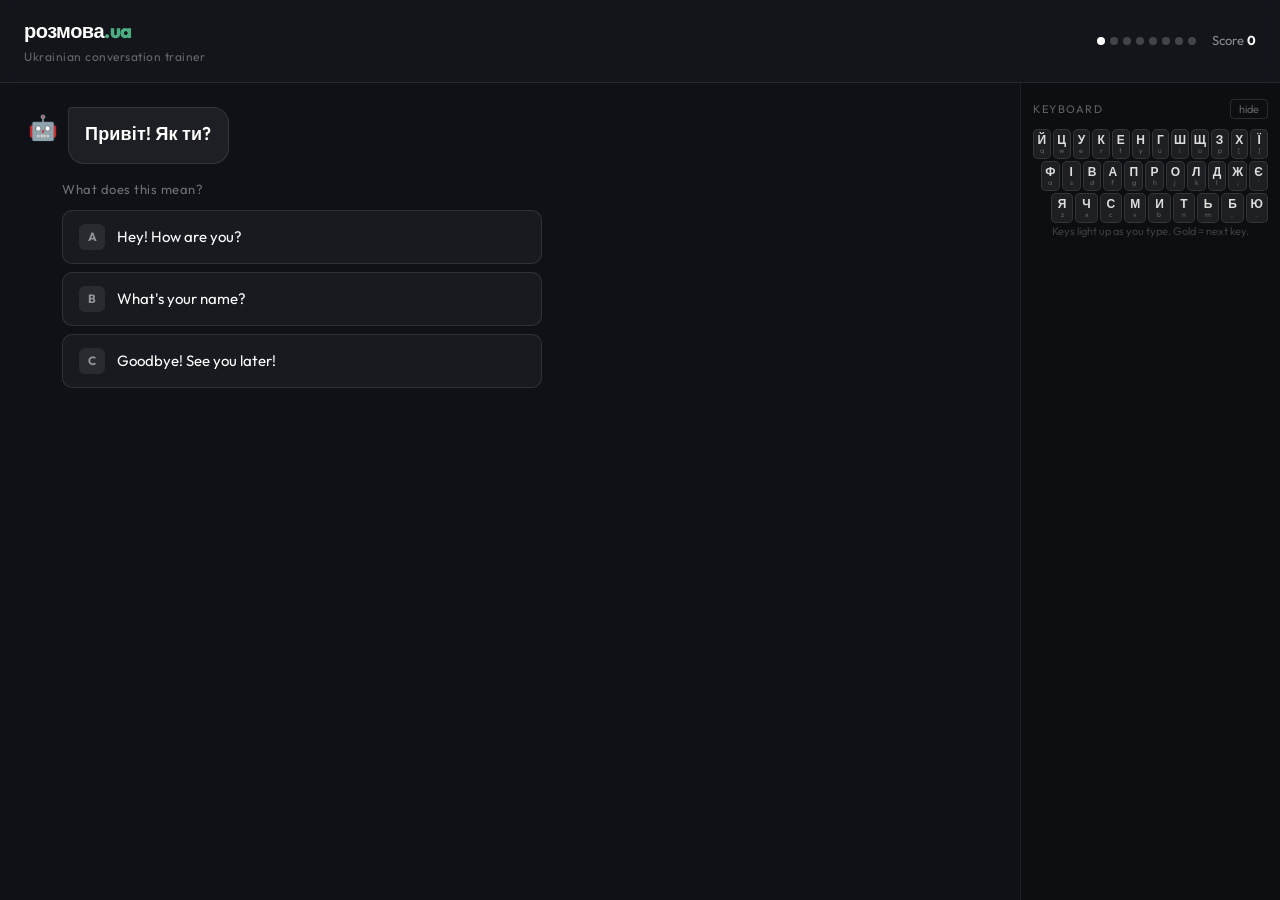
==== ua-trainer/ua-trainer/index.html @ 44168321 "Add files via upload" ====
<!DOCTYPE html>
<html lang="en">
<head>
  <meta charset="UTF-8" />
  <meta name="viewport" content="width=device-width, initial-scale=1.0" />
  <title>розмова.ua — Ukrainian Conversation Trainer</title>
  <link rel="stylesheet" href="style.css" />
  <link rel="preconnect" href="https://fonts.googleapis.com" />
  <link href="https://fonts.googleapis.com/css2?family=Outfit:wght@400;500;600;700;800&display=swap" rel="stylesheet" />
</head>
<body>

  <!-- ── HEADER ─────────────────────────────────────────── -->
  <header id="app-header">
    <div class="header-left">
      <div class="logo">розмова<span class="logo-accent">.ua</span></div>
      <div class="header-sub">Ukrainian conversation trainer</div>
    </div>
    <div class="header-right">
      <div id="progress-dots" class="progress-dots"></div>
      <div class="score-label">Score <strong id="score-val">0</strong></div>
    </div>
  </header>

  <!-- ── BODY ───────────────────────────────────────────── -->
  <div class="app-body">

    <!-- Chat area -->
    <div id="chat-area" class="chat-area">
      <!-- messages injected by JS -->
      <div id="chat-end"></div>
    </div>

    <!-- Keyboard sidebar -->
    <aside class="kb-sidebar">
      <div class="kb-header">
        <span class="kb-title">Keyboard</span>
        <button id="kb-toggle" class="toggle-btn">hide</button>
      </div>
      <div id="kb-body">
        <div id="kb-layout" class="kb-layout"></div>
        <div id="active-key-info" class="active-key-info" style="display:none;">
          <span id="active-en" class="active-key-en"></span>
          <span class="active-key-arrow">→</span>
          <span id="active-ua" class="active-key-ua"></span>
        </div>
        <div class="kb-note">Keys light up as you type. Gold&nbsp;=&nbsp;next key.</div>
      </div>
    </aside>
  </div>

  <!-- ── DONE SCREEN ────────────────────────────────────── -->
  <div id="done-screen" class="done-screen" style="display:none;">
    <div class="done-emoji">🇺🇦</div>
    <div class="done-title">Розмова закінчена!</div>
    <div class="done-sub">Conversation complete</div>
    <div id="done-score" class="done-score"></div>
    <button id="restart-btn" class="restart-btn">Start over →</button>
  </div>

  <script src="data.js"></script>
  <script src="keyboard.js"></script>
  <script src="app.js"></script>
</body>
</html>
---- ua-trainer/ua-trainer/style.css ----
/* ── Reset & Base ───────────────────────────────────── */
*, *::before, *::after { box-sizing: border-box; margin: 0; padding: 0; }

html, body {
  height: 100%;
  background: #0f1117;
  color: #fff;
  font-family: 'Outfit', 'Segoe UI', sans-serif;
  font-size: 16px;
  line-height: 1.5;
}

::-webkit-scrollbar { width: 4px; }
::-webkit-scrollbar-track { background: transparent; }
::-webkit-scrollbar-thumb { background: rgba(255,255,255,0.1); border-radius: 2px; }

/* ── Layout ─────────────────────────────────────────── */
body {
  display: flex;
  flex-direction: column;
  min-height: 100vh;
}

#app-header {
  display: flex;
  align-items: center;
  justify-content: space-between;
  padding: 16px 24px;
  border-bottom: 1px solid rgba(255,255,255,0.08);
  background: rgba(255,255,255,0.02);
  flex-shrink: 0;
  position: sticky;
  top: 0;
  z-index: 10;
  backdrop-filter: blur(8px);
}

.header-left { display: flex; flex-direction: column; gap: 2px; }

.logo {
  font-size: 20px;
  font-weight: 800;
  letter-spacing: -0.5px;
  color: #fff;
}
.logo-accent { color: #4CAF82; }

.header-sub {
  font-size: 12px;
  color: rgba(255,255,255,0.35);
  letter-spacing: 0.5px;
}

.header-right {
  display: flex;
  align-items: center;
  gap: 16px;
}

.progress-dots {
  display: flex;
  gap: 5px;
  align-items: center;
}

.progress-dot {
  width: 8px;
  height: 8px;
  border-radius: 50%;
  transition: background 0.3s;
}

.score-label {
  font-size: 13px;
  color: rgba(255,255,255,0.5);
}
.score-label strong { color: #fff; }

/* ── App body (chat + sidebar) ──────────────────────── */
.app-body {
  display: flex;
  flex: 1;
  overflow: hidden;
  height: calc(100vh - 57px);
}

/* ── Chat Area ──────────────────────────────────────── */
.chat-area {
  flex: 1;
  overflow-y: auto;
  padding: 24px 28px;
  display: flex;
  flex-direction: column;
  gap: 16px;
}

/* ── Bubbles ────────────────────────────────────────── */
.bot-row, .user-row {
  display: flex;
  align-items: flex-start;
  gap: 10px;
  animation: fadeSlideIn 0.3s ease forwards;
}
.user-row { justify-content: flex-end; }

.avatar { font-size: 24px; flex-shrink: 0; margin-top: 2px; }

.bot-bubble, .user-bubble {
  border-radius: 4px 16px 16px 16px;
  padding: 12px 16px;
  max-width: 440px;
  transition: all 0.3s;
}

.bot-bubble {
  background: rgba(255,255,255,0.06);
  border: 1px solid rgba(255,255,255,0.1);
}

.bot-bubble.revealed {
  background: rgba(76,175,130,0.12);
  border-color: rgba(76,175,130,0.35);
}

.user-bubble {
  background: rgba(76,175,130,0.15);
  border: 1px solid rgba(76,175,130,0.3);
  border-radius: 16px 4px 16px 16px;
}

.bubble-ua {
  font-size: 18px;
  font-weight: 600;
  margin-bottom: 4px;
  letter-spacing: 0.2px;
}
.bubble-en {
  font-size: 13px;
  color: rgba(255,255,255,0.45);
  font-style: italic;
}

/* ── Choose Phase ───────────────────────────────────── */
.choose-area {
  margin-left: 34px;
  display: flex;
  flex-direction: column;
  gap: 10px;
  animation: fadeSlideIn 0.35s ease forwards;
}

.choose-label {
  font-size: 13px;
  color: rgba(255,255,255,0.4);
  letter-spacing: 0.5px;
}

.options-grid {
  display: flex;
  flex-direction: column;
  gap: 8px;
}

.opt-btn {
  display: flex;
  align-items: center;
  gap: 12px;
  padding: 13px 16px;
  background: rgba(255,255,255,0.04);
  border: 1px solid rgba(255,255,255,0.1);
  border-radius: 10px;
  color: #fff;
  font-size: 15px;
  cursor: pointer;
  text-align: left;
  font-family: 'Outfit', 'Segoe UI', sans-serif;
  transition: background 0.15s, border-color 0.15s, transform 0.15s;
  max-width: 480px;
  width: 100%;
}

.opt-btn:hover:not(:disabled) {
  background: rgba(255,255,255,0.09);
  border-color: rgba(255,255,255,0.22);
  transform: translateX(3px);
}

.opt-btn.correct {
  background: rgba(76,175,130,0.2);
  border-color: rgba(76,175,130,0.6);
  color: #4CAF82;
}

.opt-btn.wrong {
  background: rgba(255,107,107,0.15);
  border-color: rgba(255,107,107,0.4);
  color: #FF6B6B;
}

.opt-btn:disabled { cursor: default; }

.opt-letter {
  width: 26px;
  height: 26px;
  background: rgba(255,255,255,0.08);
  border-radius: 6px;
  display: inline-flex;
  align-items: center;
  justify-content: center;
  font-size: 12px;
  font-weight: 700;
  flex-shrink: 0;
  color: rgba(255,255,255,0.5);
}

.wrong-hint {
  font-size: 13px;
  color: #FF9E6B;
  margin-top: 2px;
}

/* ── Type Phase ─────────────────────────────────────── */
.type-area {
  display: flex;
  justify-content: flex-end;
  animation: fadeSlideIn 0.35s ease forwards;
}

.type-prompt {
  background: rgba(255,255,255,0.04);
  border: 1px solid rgba(255,255,255,0.1);
  border-radius: 16px 4px 16px 16px;
  padding: 16px 18px;
  max-width: 480px;
  width: 100%;
  display: flex;
  flex-direction: column;
  gap: 10px;
}

.type-label {
  font-size: 12px;
  color: rgba(255,255,255,0.35);
  letter-spacing: 0.5px;
}

.reply-hint {
  font-size: 14px;
  color: rgba(255,255,255,0.5);
  font-style: italic;
}

.target-word {
  font-size: 22px;
  font-weight: 700;
  letter-spacing: 1px;
  line-height: 1.4;
}

.char { transition: color 0.1s; }
.char.pending { color: rgba(255,255,255,0.25); }
.char.correct-char { color: #4CAF82; }
.char.wrong-char { color: #FF6B6B; }
.char.cursor {
  color: #fff;
  border-bottom: 2px solid #FFD700;
  animation: cursorBlink 1s step-end infinite;
}

@keyframes cursorBlink {
  0%, 100% { border-color: #FFD700; }
  50% { border-color: transparent; }
}

.type-input {
  background: transparent;
  border: none;
  border-bottom: 1px solid rgba(255,255,255,0.15);
  color: #fff;
  font-size: 18px;
  padding: 6px 0;
  outline: none;
  font-family: 'Outfit', 'Segoe UI', sans-serif;
  letter-spacing: 0.5px;
  width: 100%;
  caret-color: #FFD700;
}

.type-input::placeholder { color: rgba(255,255,255,0.2); font-size: 14px; }

.key-hint-row {
  display: flex;
  align-items: center;
  gap: 5px;
  flex-wrap: wrap;
}

.key-hint-label {
  font-size: 11px;
  color: rgba(255,255,255,0.3);
  margin-right: 3px;
}

.key-chip {
  padding: 3px 8px;
  border-radius: 5px;
  font-size: 12px;
  font-weight: 700;
  letter-spacing: 0.5px;
  transition: all 0.15s;
  font-family: monospace;
}

.key-chip.next {
  background: #FFD700;
  color: #000;
  transform: scale(1.15);
}

.key-chip.upcoming {
  background: rgba(255,255,255,0.1);
  color: rgba(255,255,255,0.5);
}

/* ── Keyboard Sidebar ───────────────────────────────── */
.kb-sidebar {
  width: 260px;
  flex-shrink: 0;
  border-left: 1px solid rgba(255,255,255,0.07);
  padding: 16px 12px;
  display: flex;
  flex-direction: column;
  gap: 10px;
  background: rgba(0,0,0,0.2);
  overflow-y: auto;
}

.kb-header {
  display: flex;
  justify-content: space-between;
  align-items: center;
}

.kb-title {
  font-size: 11px;
  color: rgba(255,255,255,0.35);
  letter-spacing: 1.5px;
  text-transform: uppercase;
}

.toggle-btn {
  background: none;
  border: 1px solid rgba(255,255,255,0.12);
  border-radius: 4px;
  color: rgba(255,255,255,0.35);
  font-size: 11px;
  padding: 2px 8px;
  cursor: pointer;
  font-family: 'Outfit', sans-serif;
  transition: border-color 0.15s, color 0.15s;
}
.toggle-btn:hover {
  border-color: rgba(255,255,255,0.3);
  color: rgba(255,255,255,0.6);
}

.kb-layout { display: flex; flex-direction: column; gap: 2px; }

.kb-row {
  display: flex;
  justify-content: center;
  gap: 2px;
}

.kb-key {
  width: 30px;
  height: 30px;
  border-radius: 5px;
  display: flex;
  flex-direction: column;
  align-items: center;
  justify-content: center;
  cursor: default;
  transition: all 0.12s;
  gap: 1px;
  background: rgba(255,255,255,0.07);
  border: 1px solid rgba(255,255,255,0.1);
}

.kb-key.key-active {
  background: #FFD700;
  border-color: #FFD700;
  transform: translateY(-2px);
  box-shadow: 0 4px 12px rgba(255,215,0,0.4);
}

.kb-key.key-upcoming {
  background: rgba(255,215,0,0.15);
  border-color: rgba(255,215,0,0.4);
}

.kb-key-ua {
  font-size: 12px;
  font-weight: 700;
  line-height: 1;
  color: rgba(255,255,255,0.85);
}
.kb-key.key-active .kb-key-ua { color: #000; }

.kb-key-en {
  font-size: 7px;
  line-height: 1;
  color: rgba(255,255,255,0.3);
}
.kb-key.key-active .kb-key-en { color: rgba(0,0,0,0.6); }

.active-key-info {
  display: flex;
  align-items: center;
  justify-content: center;
  gap: 10px;
  padding: 10px;
  background: rgba(255,215,0,0.08);
  border-radius: 8px;
  border: 1px solid rgba(255,215,0,0.2);
}

.active-key-en {
  font-size: 22px;
  font-weight: 800;
  color: #FFD700;
  font-family: monospace;
}
.active-key-arrow { font-size: 16px; color: rgba(255,255,255,0.3); }
.active-key-ua { font-size: 22px; font-weight: 800; color: #fff; }

.kb-note {
  font-size: 11px;
  color: rgba(255,255,255,0.2);
  line-height: 1.5;
  text-align: center;
}

/* ── Done Screen ────────────────────────────────────── */
.done-screen {
  position: fixed;
  inset: 0;
  background: #0f1117;
  display: flex;
  flex-direction: column;
  align-items: center;
  justify-content: center;
  gap: 14px;
  text-align: center;
  padding: 40px;
  animation: fadeSlideIn 0.4s ease forwards;
  z-index: 100;
}

.done-emoji { font-size: 64px; }
.done-title { font-size: 32px; font-weight: 800; }
.done-sub { font-size: 16px; color: rgba(255,255,255,0.4); }

.done-score {
  font-size: 18px;
  background: rgba(76,175,130,0.15);
  border: 1px solid rgba(76,175,130,0.3);
  border-radius: 10px;
  padding: 10px 24px;
  color: #4CAF82;
  font-weight: 600;
}

.restart-btn {
  margin-top: 8px;
  padding: 12px 32px;
  background: #4CAF82;
  color: #000;
  border: none;
  border-radius: 10px;
  font-size: 16px;
  font-weight: 700;
  cursor: pointer;
  font-family: 'Outfit', 'Segoe UI', sans-serif;
  transition: background 0.15s, transform 0.15s;
}
.restart-btn:hover {
  background: #5DC494;
  transform: translateY(-2px);
}

/* ── Animations ─────────────────────────────────────── */
@keyframes fadeSlideIn {
  from { opacity: 0; transform: translateY(10px); }
  to   { opacity: 1; transform: translateY(0); }
}

@keyframes shake {
  0%,100% { transform: translateX(0); }
  20%     { transform: translateX(-8px); }
  40%     { transform: translateX(8px); }
  60%     { transform: translateX(-5px); }
  80%     { transform: translateX(5px); }
}

.shake { animation: shake 0.45s ease; }
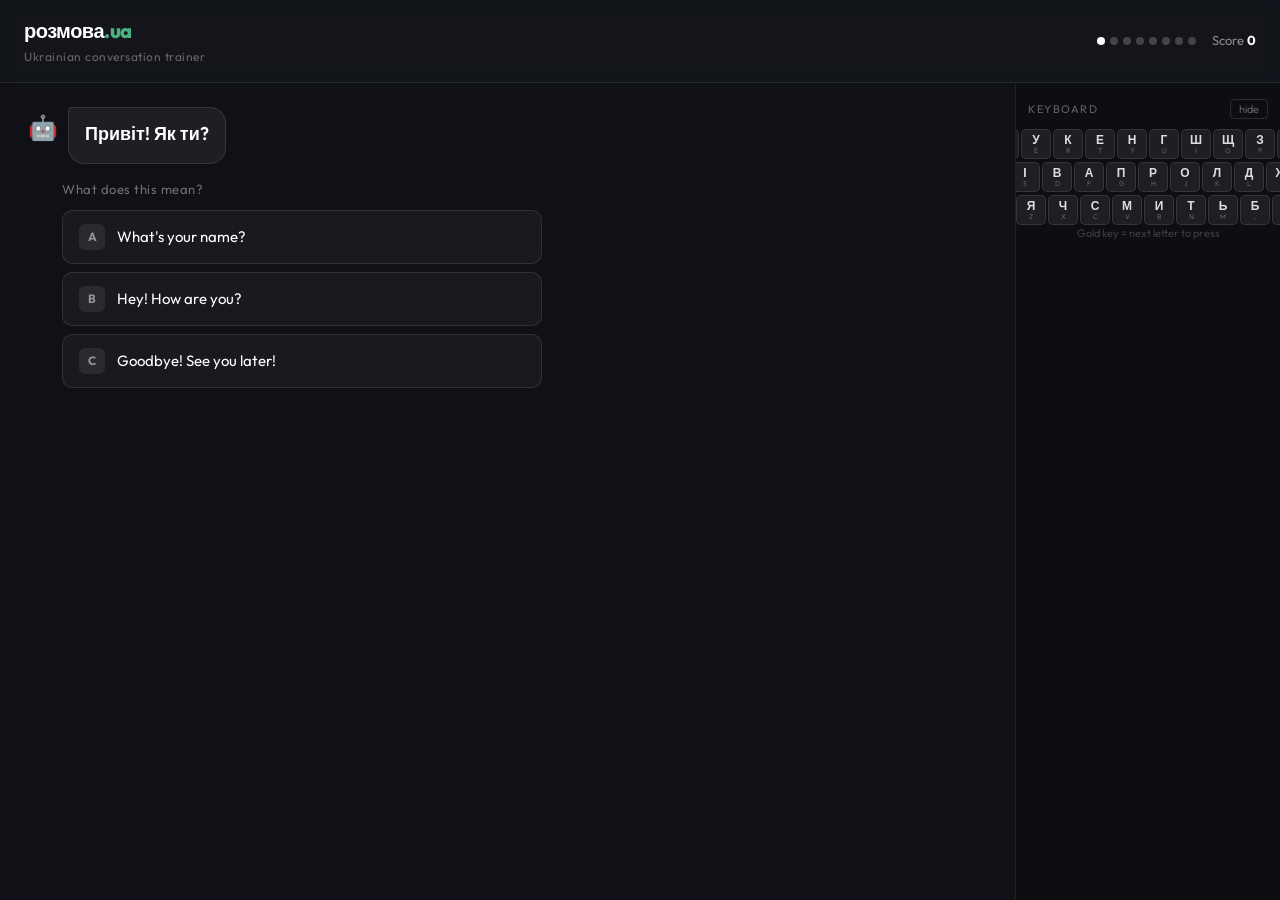
==== commit 2e6ea7fe: "Add files via upload" ====
--- a/ua-trainer/ua-trainer/index.html
+++ b/ua-trainer/ua-trainer/index.html
@@ -10,7 +10,7 @@
 </head>
 <body>
 
-  <!-- ── HEADER ─────────────────────────────────────────── -->
+  <!-- HEADER -->
   <header id="app-header">
     <div class="header-left">
       <div class="logo">розмова<span class="logo-accent">.ua</span></div>
@@ -22,12 +22,11 @@
     </div>
   </header>
 
-  <!-- ── BODY ───────────────────────────────────────────── -->
+  <!-- MAIN BODY -->
   <div class="app-body">
 
-    <!-- Chat area -->
+    <!-- Chat column -->
     <div id="chat-area" class="chat-area">
-      <!-- messages injected by JS -->
       <div id="chat-end"></div>
     </div>
 
@@ -37,19 +36,22 @@
         <span class="kb-title">Keyboard</span>
         <button id="kb-toggle" class="toggle-btn">hide</button>
       </div>
+
       <div id="kb-body">
         <div id="kb-layout" class="kb-layout"></div>
+
         <div id="active-key-info" class="active-key-info" style="display:none;">
           <span id="active-en" class="active-key-en"></span>
           <span class="active-key-arrow">→</span>
           <span id="active-ua" class="active-key-ua"></span>
         </div>
-        <div class="kb-note">Keys light up as you type. Gold&nbsp;=&nbsp;next key.</div>
+
+        <div class="kb-note">Gold key = next letter to press</div>
       </div>
     </aside>
   </div>
 
-  <!-- ── DONE SCREEN ────────────────────────────────────── -->
+  <!-- DONE SCREEN (hidden until end) -->
   <div id="done-screen" class="done-screen" style="display:none;">
     <div class="done-emoji">🇺🇦</div>
     <div class="done-title">Розмова закінчена!</div>
@@ -58,6 +60,7 @@
     <button id="restart-btn" class="restart-btn">Start over →</button>
   </div>
 
+  <!-- Scripts in order: data → keyboard map → app logic -->
   <script src="data.js"></script>
   <script src="keyboard.js"></script>
   <script src="app.js"></script>
--- a/ua-trainer/ua-trainer/style.css
+++ b/ua-trainer/ua-trainer/style.css
@@ -15,11 +15,7 @@
 ::-webkit-scrollbar-thumb { background: rgba(255,255,255,0.1); border-radius: 2px; }
 
 /* ── Layout ─────────────────────────────────────────── */
-body {
-  display: flex;
-  flex-direction: column;
-  min-height: 100vh;
-}
+body { display: flex; flex-direction: column; min-height: 100vh; }
 
 #app-header {
   display: flex;
@@ -36,55 +32,31 @@
 }
 
 .header-left { display: flex; flex-direction: column; gap: 2px; }
-
-.logo {
-  font-size: 20px;
-  font-weight: 800;
-  letter-spacing: -0.5px;
-  color: #fff;
-}
+.logo { font-size: 20px; font-weight: 800; letter-spacing: -0.5px; }
 .logo-accent { color: #4CAF82; }
-
-.header-sub {
-  font-size: 12px;
-  color: rgba(255,255,255,0.35);
-  letter-spacing: 0.5px;
-}
-
-.header-right {
-  display: flex;
-  align-items: center;
-  gap: 16px;
-}
-
-.progress-dots {
-  display: flex;
-  gap: 5px;
-  align-items: center;
-}
-
+.header-sub { font-size: 12px; color: rgba(255,255,255,0.35); letter-spacing: 0.5px; }
+
+.header-right { display: flex; align-items: center; gap: 16px; }
+
+.progress-dots { display: flex; gap: 5px; align-items: center; }
 .progress-dot {
-  width: 8px;
-  height: 8px;
+  width: 8px; height: 8px;
   border-radius: 50%;
   transition: background 0.3s;
 }
 
-.score-label {
-  font-size: 13px;
-  color: rgba(255,255,255,0.5);
-}
+.score-label { font-size: 13px; color: rgba(255,255,255,0.5); }
 .score-label strong { color: #fff; }
 
-/* ── App body (chat + sidebar) ──────────────────────── */
+/* ── App body ────────────────────────────────────────── */
 .app-body {
   display: flex;
   flex: 1;
+  height: calc(100vh - 57px);
   overflow: hidden;
-  height: calc(100vh - 57px);
-}
-
-/* ── Chat Area ──────────────────────────────────────── */
+}
+
+/* ── Chat area ───────────────────────────────────────── */
 .chat-area {
   flex: 1;
   overflow-y: auto;
@@ -94,7 +66,7 @@
   gap: 16px;
 }
 
-/* ── Bubbles ────────────────────────────────────────── */
+/* ── Chat rows ───────────────────────────────────────── */
 .bot-row, .user-row {
   display: flex;
   align-items: flex-start;
@@ -105,8 +77,8 @@
 
 .avatar { font-size: 24px; flex-shrink: 0; margin-top: 2px; }
 
+/* ── Bubbles ─────────────────────────────────────────── */
 .bot-bubble, .user-bubble {
-  border-radius: 4px 16px 16px 16px;
   padding: 12px 16px;
   max-width: 440px;
   transition: all 0.3s;
@@ -115,8 +87,8 @@
 .bot-bubble {
   background: rgba(255,255,255,0.06);
   border: 1px solid rgba(255,255,255,0.1);
-}
-
+  border-radius: 4px 16px 16px 16px;
+}
 .bot-bubble.revealed {
   background: rgba(76,175,130,0.12);
   border-color: rgba(76,175,130,0.35);
@@ -128,19 +100,10 @@
   border-radius: 16px 4px 16px 16px;
 }
 
-.bubble-ua {
-  font-size: 18px;
-  font-weight: 600;
-  margin-bottom: 4px;
-  letter-spacing: 0.2px;
-}
-.bubble-en {
-  font-size: 13px;
-  color: rgba(255,255,255,0.45);
-  font-style: italic;
-}
-
-/* ── Choose Phase ───────────────────────────────────── */
+.bubble-ua { font-size: 18px; font-weight: 600; margin-bottom: 4px; }
+.bubble-en { font-size: 13px; color: rgba(255,255,255,0.45); font-style: italic; }
+
+/* ── Choose phase ────────────────────────────────────── */
 .choose-area {
   margin-left: 34px;
   display: flex;
@@ -149,17 +112,9 @@
   animation: fadeSlideIn 0.35s ease forwards;
 }
 
-.choose-label {
-  font-size: 13px;
-  color: rgba(255,255,255,0.4);
-  letter-spacing: 0.5px;
-}
-
-.options-grid {
-  display: flex;
-  flex-direction: column;
-  gap: 8px;
-}
+.choose-label { font-size: 13px; color: rgba(255,255,255,0.4); letter-spacing: 0.5px; }
+
+.options-grid { display: flex; flex-direction: column; gap: 8px; }
 
 .opt-btn {
   display: flex;
@@ -178,30 +133,25 @@
   max-width: 480px;
   width: 100%;
 }
-
 .opt-btn:hover:not(:disabled) {
   background: rgba(255,255,255,0.09);
   border-color: rgba(255,255,255,0.22);
   transform: translateX(3px);
 }
-
 .opt-btn.correct {
   background: rgba(76,175,130,0.2);
   border-color: rgba(76,175,130,0.6);
   color: #4CAF82;
 }
-
 .opt-btn.wrong {
   background: rgba(255,107,107,0.15);
   border-color: rgba(255,107,107,0.4);
   color: #FF6B6B;
 }
-
 .opt-btn:disabled { cursor: default; }
 
 .opt-letter {
-  width: 26px;
-  height: 26px;
+  width: 26px; height: 26px;
   background: rgba(255,255,255,0.08);
   border-radius: 6px;
   display: inline-flex;
@@ -213,13 +163,9 @@
   color: rgba(255,255,255,0.5);
 }
 
-.wrong-hint {
-  font-size: 13px;
-  color: #FF9E6B;
-  margin-top: 2px;
-}
-
-/* ── Type Phase ─────────────────────────────────────── */
+.wrong-hint { font-size: 13px; color: #FF9E6B; }
+
+/* ── Type phase ──────────────────────────────────────── */
 .type-area {
   display: flex;
   justify-content: flex-end;
@@ -238,29 +184,22 @@
   gap: 10px;
 }
 
-.type-label {
-  font-size: 12px;
-  color: rgba(255,255,255,0.35);
-  letter-spacing: 0.5px;
-}
-
-.reply-hint {
-  font-size: 14px;
-  color: rgba(255,255,255,0.5);
-  font-style: italic;
-}
+.type-label { font-size: 12px; color: rgba(255,255,255,0.35); letter-spacing: 0.5px; }
+.reply-hint { font-size: 14px; color: rgba(255,255,255,0.5); font-style: italic; }
 
 .target-word {
   font-size: 22px;
   font-weight: 700;
   letter-spacing: 1px;
-  line-height: 1.4;
+  line-height: 1.5;
+  min-height: 34px;
+  word-break: break-word;
 }
 
 .char { transition: color 0.1s; }
-.char.pending { color: rgba(255,255,255,0.25); }
+.char.pending     { color: rgba(255,255,255,0.25); }
 .char.correct-char { color: #4CAF82; }
-.char.wrong-char { color: #FF6B6B; }
+.char.wrong-char   { color: #FF6B6B; }
 .char.cursor {
   color: #fff;
   border-bottom: 2px solid #FFD700;
@@ -269,7 +208,7 @@
 
 @keyframes cursorBlink {
   0%, 100% { border-color: #FFD700; }
-  50% { border-color: transparent; }
+  50%       { border-color: transparent; }
 }
 
 .type-input {
@@ -285,21 +224,17 @@
   width: 100%;
   caret-color: #FFD700;
 }
-
 .type-input::placeholder { color: rgba(255,255,255,0.2); font-size: 14px; }
 
+/* ── Key hint chips ──────────────────────────────────── */
 .key-hint-row {
   display: flex;
   align-items: center;
   gap: 5px;
   flex-wrap: wrap;
-}
-
-.key-hint-label {
-  font-size: 11px;
-  color: rgba(255,255,255,0.3);
-  margin-right: 3px;
-}
+  min-height: 24px;
+}
+.key-hint-label { font-size: 11px; color: rgba(255,255,255,0.3); margin-right: 3px; }
 
 .key-chip {
   padding: 3px 8px;
@@ -307,24 +242,15 @@
   font-size: 12px;
   font-weight: 700;
   letter-spacing: 0.5px;
-  transition: all 0.15s;
   font-family: monospace;
-}
-
-.key-chip.next {
-  background: #FFD700;
-  color: #000;
-  transform: scale(1.15);
-}
-
-.key-chip.upcoming {
-  background: rgba(255,255,255,0.1);
-  color: rgba(255,255,255,0.5);
-}
-
-/* ── Keyboard Sidebar ───────────────────────────────── */
+  transition: all 0.12s;
+}
+.key-chip.next     { background: #FFD700; color: #000; transform: scale(1.12); }
+.key-chip.upcoming { background: rgba(255,255,255,0.1); color: rgba(255,255,255,0.45); }
+
+/* ── Keyboard sidebar ────────────────────────────────── */
 .kb-sidebar {
-  width: 260px;
+  width: 265px;
   flex-shrink: 0;
   border-left: 1px solid rgba(255,255,255,0.07);
   padding: 16px 12px;
@@ -335,18 +261,8 @@
   overflow-y: auto;
 }
 
-.kb-header {
-  display: flex;
-  justify-content: space-between;
-  align-items: center;
-}
-
-.kb-title {
-  font-size: 11px;
-  color: rgba(255,255,255,0.35);
-  letter-spacing: 1.5px;
-  text-transform: uppercase;
-}
+.kb-header { display: flex; justify-content: space-between; align-items: center; }
+.kb-title { font-size: 11px; color: rgba(255,255,255,0.35); letter-spacing: 1.5px; text-transform: uppercase; }
 
 .toggle-btn {
   background: none;
@@ -359,18 +275,10 @@
   font-family: 'Outfit', sans-serif;
   transition: border-color 0.15s, color 0.15s;
 }
-.toggle-btn:hover {
-  border-color: rgba(255,255,255,0.3);
-  color: rgba(255,255,255,0.6);
-}
-
-.kb-layout { display: flex; flex-direction: column; gap: 2px; }
-
-.kb-row {
-  display: flex;
-  justify-content: center;
-  gap: 2px;
-}
+.toggle-btn:hover { border-color: rgba(255,255,255,0.3); color: rgba(255,255,255,0.6); }
+
+.kb-layout { display: flex; flex-direction: column; gap: 3px; }
+.kb-row    { display: flex; justify-content: center; gap: 2px; }
 
 .kb-key {
   width: 30px;
@@ -380,11 +288,12 @@
   flex-direction: column;
   align-items: center;
   justify-content: center;
-  cursor: default;
-  transition: all 0.12s;
   gap: 1px;
   background: rgba(255,255,255,0.07);
   border: 1px solid rgba(255,255,255,0.1);
+  transition: all 0.12s;
+  cursor: default;
+  flex-shrink: 0;
 }
 
 .kb-key.key-active {
@@ -393,7 +302,6 @@
   transform: translateY(-2px);
   box-shadow: 0 4px 12px rgba(255,215,0,0.4);
 }
-
 .kb-key.key-upcoming {
   background: rgba(255,215,0,0.15);
   border-color: rgba(255,215,0,0.4);
@@ -414,6 +322,7 @@
 }
 .kb-key.key-active .kb-key-en { color: rgba(0,0,0,0.6); }
 
+/* Active key info panel */
 .active-key-info {
   display: flex;
   align-items: center;
@@ -424,24 +333,13 @@
   border-radius: 8px;
   border: 1px solid rgba(255,215,0,0.2);
 }
-
-.active-key-en {
-  font-size: 22px;
-  font-weight: 800;
-  color: #FFD700;
-  font-family: monospace;
-}
+.active-key-en   { font-size: 22px; font-weight: 800; color: #FFD700; font-family: monospace; }
 .active-key-arrow { font-size: 16px; color: rgba(255,255,255,0.3); }
-.active-key-ua { font-size: 22px; font-weight: 800; color: #fff; }
-
-.kb-note {
-  font-size: 11px;
-  color: rgba(255,255,255,0.2);
-  line-height: 1.5;
-  text-align: center;
-}
-
-/* ── Done Screen ────────────────────────────────────── */
+.active-key-ua   { font-size: 22px; font-weight: 800; color: #fff; }
+
+.kb-note { font-size: 11px; color: rgba(255,255,255,0.2); text-align: center; line-height: 1.5; }
+
+/* ── Done screen ─────────────────────────────────────── */
 .done-screen {
   position: fixed;
   inset: 0;
@@ -453,22 +351,20 @@
   gap: 14px;
   text-align: center;
   padding: 40px;
+  z-index: 100;
   animation: fadeSlideIn 0.4s ease forwards;
-  z-index: 100;
-}
-
+}
 .done-emoji { font-size: 64px; }
 .done-title { font-size: 32px; font-weight: 800; }
-.done-sub { font-size: 16px; color: rgba(255,255,255,0.4); }
-
+.done-sub   { font-size: 16px; color: rgba(255,255,255,0.4); }
 .done-score {
   font-size: 18px;
+  font-weight: 600;
+  color: #4CAF82;
   background: rgba(76,175,130,0.15);
   border: 1px solid rgba(76,175,130,0.3);
   border-radius: 10px;
   padding: 10px 24px;
-  color: #4CAF82;
-  font-weight: 600;
 }
 
 .restart-btn {
@@ -484,12 +380,9 @@
   font-family: 'Outfit', 'Segoe UI', sans-serif;
   transition: background 0.15s, transform 0.15s;
 }
-.restart-btn:hover {
-  background: #5DC494;
-  transform: translateY(-2px);
-}
-
-/* ── Animations ─────────────────────────────────────── */
+.restart-btn:hover { background: #5DC494; transform: translateY(-2px); }
+
+/* ── Animations ──────────────────────────────────────── */
 @keyframes fadeSlideIn {
   from { opacity: 0; transform: translateY(10px); }
   to   { opacity: 1; transform: translateY(0); }
@@ -502,5 +395,4 @@
   60%     { transform: translateX(-5px); }
   80%     { transform: translateX(5px); }
 }
-
 .shake { animation: shake 0.45s ease; }
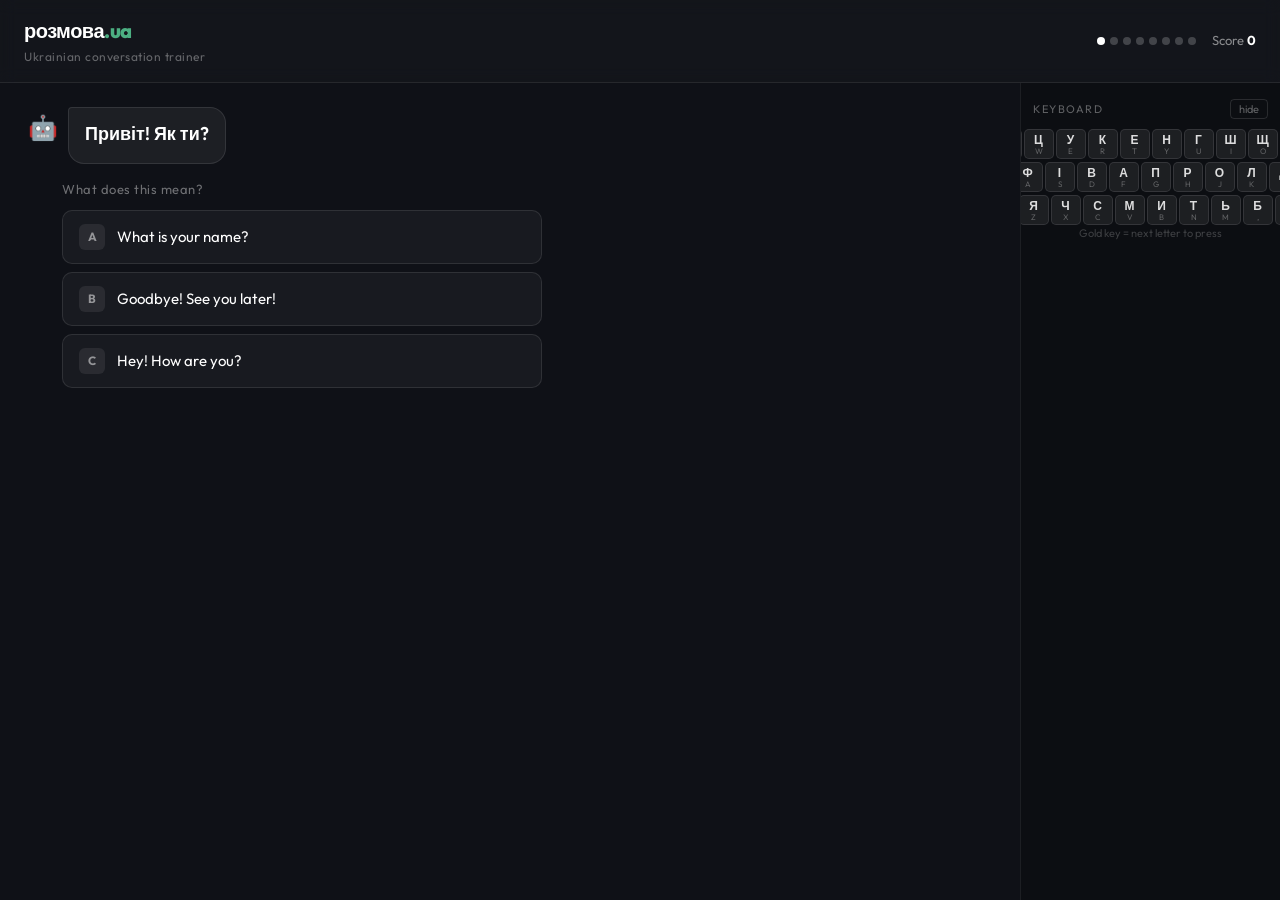
==== commit dbf1d8a7: "Add files via upload" ====
--- a/ua-trainer/ua-trainer/index.html
+++ b/ua-trainer/ua-trainer/index.html
@@ -10,7 +10,6 @@
 </head>
 <body>
 
-  <!-- HEADER -->
   <header id="app-header">
     <div class="header-left">
       <div class="logo">розмова<span class="logo-accent">.ua</span></div>
@@ -22,36 +21,29 @@
     </div>
   </header>
 
-  <!-- MAIN BODY -->
   <div class="app-body">
 
-    <!-- Chat column -->
     <div id="chat-area" class="chat-area">
       <div id="chat-end"></div>
     </div>
 
-    <!-- Keyboard sidebar -->
     <aside class="kb-sidebar">
       <div class="kb-header">
         <span class="kb-title">Keyboard</span>
         <button id="kb-toggle" class="toggle-btn">hide</button>
       </div>
-
       <div id="kb-body">
         <div id="kb-layout" class="kb-layout"></div>
-
         <div id="active-key-info" class="active-key-info" style="display:none;">
           <span id="active-en" class="active-key-en"></span>
           <span class="active-key-arrow">→</span>
           <span id="active-ua" class="active-key-ua"></span>
         </div>
-
         <div class="kb-note">Gold key = next letter to press</div>
       </div>
     </aside>
   </div>
 
-  <!-- DONE SCREEN (hidden until end) -->
   <div id="done-screen" class="done-screen" style="display:none;">
     <div class="done-emoji">🇺🇦</div>
     <div class="done-title">Розмова закінчена!</div>
@@ -60,7 +52,6 @@
     <button id="restart-btn" class="restart-btn">Start over →</button>
   </div>
 
-  <!-- Scripts in order: data → keyboard map → app logic -->
   <script src="data.js"></script>
   <script src="keyboard.js"></script>
   <script src="app.js"></script>
--- a/ua-trainer/ua-trainer/style.css
+++ b/ua-trainer/ua-trainer/style.css
@@ -1,4 +1,4 @@
-/* ── Reset & Base ───────────────────────────────────── */
+/* ── Reset ───────────────────────────────────────────── */
 *, *::before, *::after { box-sizing: border-box; margin: 0; padding: 0; }
 
 html, body {
@@ -14,9 +14,9 @@
 ::-webkit-scrollbar-track { background: transparent; }
 ::-webkit-scrollbar-thumb { background: rgba(255,255,255,0.1); border-radius: 2px; }
 
-/* ── Layout ─────────────────────────────────────────── */
 body { display: flex; flex-direction: column; min-height: 100vh; }
 
+/* ── Header ──────────────────────────────────────────── */
 #app-header {
   display: flex;
   align-items: center;
@@ -31,21 +31,14 @@
   backdrop-filter: blur(8px);
 }
 
-.header-left { display: flex; flex-direction: column; gap: 2px; }
-.logo { font-size: 20px; font-weight: 800; letter-spacing: -0.5px; }
-.logo-accent { color: #4CAF82; }
-.header-sub { font-size: 12px; color: rgba(255,255,255,0.35); letter-spacing: 0.5px; }
-
+.header-left  { display: flex; flex-direction: column; gap: 2px; }
+.logo         { font-size: 20px; font-weight: 800; letter-spacing: -0.5px; }
+.logo-accent  { color: #4CAF82; }
+.header-sub   { font-size: 12px; color: rgba(255,255,255,0.35); letter-spacing: 0.5px; }
 .header-right { display: flex; align-items: center; gap: 16px; }
-
 .progress-dots { display: flex; gap: 5px; align-items: center; }
-.progress-dot {
-  width: 8px; height: 8px;
-  border-radius: 50%;
-  transition: background 0.3s;
-}
-
-.score-label { font-size: 13px; color: rgba(255,255,255,0.5); }
+.progress-dot  { width: 8px; height: 8px; border-radius: 50%; transition: background 0.3s; }
+.score-label   { font-size: 13px; color: rgba(255,255,255,0.5); }
 .score-label strong { color: #fff; }
 
 /* ── App body ────────────────────────────────────────── */
@@ -56,7 +49,7 @@
   overflow: hidden;
 }
 
-/* ── Chat area ───────────────────────────────────────── */
+/* ── Chat column ─────────────────────────────────────── */
 .chat-area {
   flex: 1;
   overflow-y: auto;
@@ -74,8 +67,7 @@
   animation: fadeSlideIn 0.3s ease forwards;
 }
 .user-row { justify-content: flex-end; }
-
-.avatar { font-size: 24px; flex-shrink: 0; margin-top: 2px; }
+.avatar   { font-size: 24px; flex-shrink: 0; margin-top: 2px; }
 
 /* ── Bubbles ─────────────────────────────────────────── */
 .bot-bubble, .user-bubble {
@@ -83,7 +75,6 @@
   max-width: 440px;
   transition: all 0.3s;
 }
-
 .bot-bubble {
   background: rgba(255,255,255,0.06);
   border: 1px solid rgba(255,255,255,0.1);
@@ -93,13 +84,11 @@
   background: rgba(76,175,130,0.12);
   border-color: rgba(76,175,130,0.35);
 }
-
 .user-bubble {
   background: rgba(76,175,130,0.15);
   border: 1px solid rgba(76,175,130,0.3);
   border-radius: 16px 4px 16px 16px;
 }
-
 .bubble-ua { font-size: 18px; font-weight: 600; margin-bottom: 4px; }
 .bubble-en { font-size: 13px; color: rgba(255,255,255,0.45); font-style: italic; }
 
@@ -111,10 +100,8 @@
   gap: 10px;
   animation: fadeSlideIn 0.35s ease forwards;
 }
-
-.choose-label { font-size: 13px; color: rgba(255,255,255,0.4); letter-spacing: 0.5px; }
-
-.options-grid { display: flex; flex-direction: column; gap: 8px; }
+.choose-label  { font-size: 13px; color: rgba(255,255,255,0.4); letter-spacing: 0.5px; }
+.options-grid  { display: flex; flex-direction: column; gap: 8px; }
 
 .opt-btn {
   display: flex;
@@ -138,16 +125,8 @@
   border-color: rgba(255,255,255,0.22);
   transform: translateX(3px);
 }
-.opt-btn.correct {
-  background: rgba(76,175,130,0.2);
-  border-color: rgba(76,175,130,0.6);
-  color: #4CAF82;
-}
-.opt-btn.wrong {
-  background: rgba(255,107,107,0.15);
-  border-color: rgba(255,107,107,0.4);
-  color: #FF6B6B;
-}
+.opt-btn.correct { background: rgba(76,175,130,0.2); border-color: rgba(76,175,130,0.6); color: #4CAF82; }
+.opt-btn.wrong   { background: rgba(255,107,107,0.15); border-color: rgba(255,107,107,0.4); color: #FF6B6B; }
 .opt-btn:disabled { cursor: default; }
 
 .opt-letter {
@@ -157,12 +136,10 @@
   display: inline-flex;
   align-items: center;
   justify-content: center;
-  font-size: 12px;
-  font-weight: 700;
+  font-size: 12px; font-weight: 700;
   flex-shrink: 0;
   color: rgba(255,255,255,0.5);
 }
-
 .wrong-hint { font-size: 13px; color: #FF9E6B; }
 
 /* ── Type phase ──────────────────────────────────────── */
@@ -171,7 +148,6 @@
   justify-content: flex-end;
   animation: fadeSlideIn 0.35s ease forwards;
 }
-
 .type-prompt {
   background: rgba(255,255,255,0.04);
   border: 1px solid rgba(255,255,255,0.1);
@@ -183,28 +159,20 @@
   flex-direction: column;
   gap: 10px;
 }
-
-.type-label { font-size: 12px; color: rgba(255,255,255,0.35); letter-spacing: 0.5px; }
-.reply-hint { font-size: 14px; color: rgba(255,255,255,0.5); font-style: italic; }
+.type-label  { font-size: 12px; color: rgba(255,255,255,0.35); letter-spacing: 0.5px; }
+.reply-hint  { font-size: 14px; color: rgba(255,255,255,0.5); font-style: italic; }
 
 .target-word {
-  font-size: 22px;
-  font-weight: 700;
-  letter-spacing: 1px;
-  line-height: 1.5;
-  min-height: 34px;
-  word-break: break-word;
-}
-
-.char { transition: color 0.1s; }
-.char.pending     { color: rgba(255,255,255,0.25); }
-.char.correct-char { color: #4CAF82; }
-.char.wrong-char   { color: #FF6B6B; }
-.char.cursor {
-  color: #fff;
-  border-bottom: 2px solid #FFD700;
-  animation: cursorBlink 1s step-end infinite;
-}
+  font-size: 22px; font-weight: 700;
+  letter-spacing: 1px; line-height: 1.5;
+  min-height: 34px; word-break: break-word;
+}
+
+.char                { transition: color 0.1s; }
+.char.pending        { color: rgba(255,255,255,0.25); }
+.char.correct-char   { color: #4CAF82; }
+.char.wrong-char     { color: #FF6B6B; }
+.char.cursor         { color: #fff; border-bottom: 2px solid #FFD700; animation: cursorBlink 1s step-end infinite; }
 
 @keyframes cursorBlink {
   0%, 100% { border-color: #FFD700; }
@@ -215,34 +183,25 @@
   background: transparent;
   border: none;
   border-bottom: 1px solid rgba(255,255,255,0.15);
-  color: #fff;
-  font-size: 18px;
-  padding: 6px 0;
-  outline: none;
+  color: #fff; font-size: 18px;
+  padding: 6px 0; outline: none;
   font-family: 'Outfit', 'Segoe UI', sans-serif;
-  letter-spacing: 0.5px;
-  width: 100%;
+  letter-spacing: 0.5px; width: 100%;
   caret-color: #FFD700;
 }
 .type-input::placeholder { color: rgba(255,255,255,0.2); font-size: 14px; }
 
 /* ── Key hint chips ──────────────────────────────────── */
 .key-hint-row {
-  display: flex;
-  align-items: center;
-  gap: 5px;
-  flex-wrap: wrap;
-  min-height: 24px;
+  display: flex; align-items: center;
+  gap: 5px; flex-wrap: wrap; min-height: 24px;
 }
 .key-hint-label { font-size: 11px; color: rgba(255,255,255,0.3); margin-right: 3px; }
 
 .key-chip {
-  padding: 3px 8px;
-  border-radius: 5px;
-  font-size: 12px;
-  font-weight: 700;
-  letter-spacing: 0.5px;
-  font-family: monospace;
+  padding: 3px 8px; border-radius: 5px;
+  font-size: 12px; font-weight: 700;
+  letter-spacing: 0.5px; font-family: monospace;
   transition: all 0.12s;
 }
 .key-chip.next     { background: #FFD700; color: #000; transform: scale(1.12); }
@@ -250,28 +209,22 @@
 
 /* ── Keyboard sidebar ────────────────────────────────── */
 .kb-sidebar {
-  width: 265px;
-  flex-shrink: 0;
+  width: 260px; flex-shrink: 0;
   border-left: 1px solid rgba(255,255,255,0.07);
   padding: 16px 12px;
-  display: flex;
-  flex-direction: column;
-  gap: 10px;
+  display: flex; flex-direction: column; gap: 10px;
   background: rgba(0,0,0,0.2);
   overflow-y: auto;
 }
-
 .kb-header { display: flex; justify-content: space-between; align-items: center; }
-.kb-title { font-size: 11px; color: rgba(255,255,255,0.35); letter-spacing: 1.5px; text-transform: uppercase; }
+.kb-title  { font-size: 11px; color: rgba(255,255,255,0.35); letter-spacing: 1.5px; text-transform: uppercase; }
 
 .toggle-btn {
   background: none;
   border: 1px solid rgba(255,255,255,0.12);
   border-radius: 4px;
   color: rgba(255,255,255,0.35);
-  font-size: 11px;
-  padding: 2px 8px;
-  cursor: pointer;
+  font-size: 11px; padding: 2px 8px; cursor: pointer;
   font-family: 'Outfit', sans-serif;
   transition: border-color 0.15s, color 0.15s;
 }
@@ -281,24 +234,18 @@
 .kb-row    { display: flex; justify-content: center; gap: 2px; }
 
 .kb-key {
-  width: 30px;
-  height: 30px;
+  width: 30px; height: 30px;
   border-radius: 5px;
-  display: flex;
-  flex-direction: column;
-  align-items: center;
-  justify-content: center;
+  display: flex; flex-direction: column;
+  align-items: center; justify-content: center;
   gap: 1px;
   background: rgba(255,255,255,0.07);
   border: 1px solid rgba(255,255,255,0.1);
   transition: all 0.12s;
-  cursor: default;
-  flex-shrink: 0;
-}
-
+  cursor: default; flex-shrink: 0;
+}
 .kb-key.key-active {
-  background: #FFD700;
-  border-color: #FFD700;
+  background: #FFD700; border-color: #FFD700;
   transform: translateY(-2px);
   box-shadow: 0 4px 12px rgba(255,215,0,0.4);
 }
@@ -307,50 +254,30 @@
   border-color: rgba(255,215,0,0.4);
 }
 
-.kb-key-ua {
-  font-size: 12px;
-  font-weight: 700;
-  line-height: 1;
-  color: rgba(255,255,255,0.85);
-}
+.kb-key-ua { font-size: 12px; font-weight: 700; line-height: 1; color: rgba(255,255,255,0.85); }
 .kb-key.key-active .kb-key-ua { color: #000; }
-
-.kb-key-en {
-  font-size: 7px;
-  line-height: 1;
-  color: rgba(255,255,255,0.3);
-}
+.kb-key-en { font-size: 8px; line-height: 1; color: rgba(255,255,255,0.3); }
 .kb-key.key-active .kb-key-en { color: rgba(0,0,0,0.6); }
 
-/* Active key info panel */
 .active-key-info {
-  display: flex;
-  align-items: center;
-  justify-content: center;
-  gap: 10px;
-  padding: 10px;
+  display: flex; align-items: center; justify-content: center;
+  gap: 10px; padding: 10px;
   background: rgba(255,215,0,0.08);
   border-radius: 8px;
   border: 1px solid rgba(255,215,0,0.2);
 }
-.active-key-en   { font-size: 22px; font-weight: 800; color: #FFD700; font-family: monospace; }
+.active-key-en    { font-size: 22px; font-weight: 800; color: #FFD700; font-family: monospace; }
 .active-key-arrow { font-size: 16px; color: rgba(255,255,255,0.3); }
-.active-key-ua   { font-size: 22px; font-weight: 800; color: #fff; }
-
+.active-key-ua    { font-size: 22px; font-weight: 800; color: #fff; }
 .kb-note { font-size: 11px; color: rgba(255,255,255,0.2); text-align: center; line-height: 1.5; }
 
 /* ── Done screen ─────────────────────────────────────── */
 .done-screen {
-  position: fixed;
-  inset: 0;
+  position: fixed; inset: 0;
   background: #0f1117;
-  display: flex;
-  flex-direction: column;
-  align-items: center;
-  justify-content: center;
-  gap: 14px;
-  text-align: center;
-  padding: 40px;
+  display: flex; flex-direction: column;
+  align-items: center; justify-content: center;
+  gap: 14px; text-align: center; padding: 40px;
   z-index: 100;
   animation: fadeSlideIn 0.4s ease forwards;
 }
@@ -358,25 +285,16 @@
 .done-title { font-size: 32px; font-weight: 800; }
 .done-sub   { font-size: 16px; color: rgba(255,255,255,0.4); }
 .done-score {
-  font-size: 18px;
-  font-weight: 600;
-  color: #4CAF82;
+  font-size: 18px; font-weight: 600; color: #4CAF82;
   background: rgba(76,175,130,0.15);
   border: 1px solid rgba(76,175,130,0.3);
-  border-radius: 10px;
-  padding: 10px 24px;
-}
-
+  border-radius: 10px; padding: 10px 24px;
+}
 .restart-btn {
-  margin-top: 8px;
-  padding: 12px 32px;
-  background: #4CAF82;
-  color: #000;
-  border: none;
-  border-radius: 10px;
-  font-size: 16px;
-  font-weight: 700;
-  cursor: pointer;
+  margin-top: 8px; padding: 12px 32px;
+  background: #4CAF82; color: #000;
+  border: none; border-radius: 10px;
+  font-size: 16px; font-weight: 700; cursor: pointer;
   font-family: 'Outfit', 'Segoe UI', sans-serif;
   transition: background 0.15s, transform 0.15s;
 }
@@ -387,7 +305,6 @@
   from { opacity: 0; transform: translateY(10px); }
   to   { opacity: 1; transform: translateY(0); }
 }
-
 @keyframes shake {
   0%,100% { transform: translateX(0); }
   20%     { transform: translateX(-8px); }
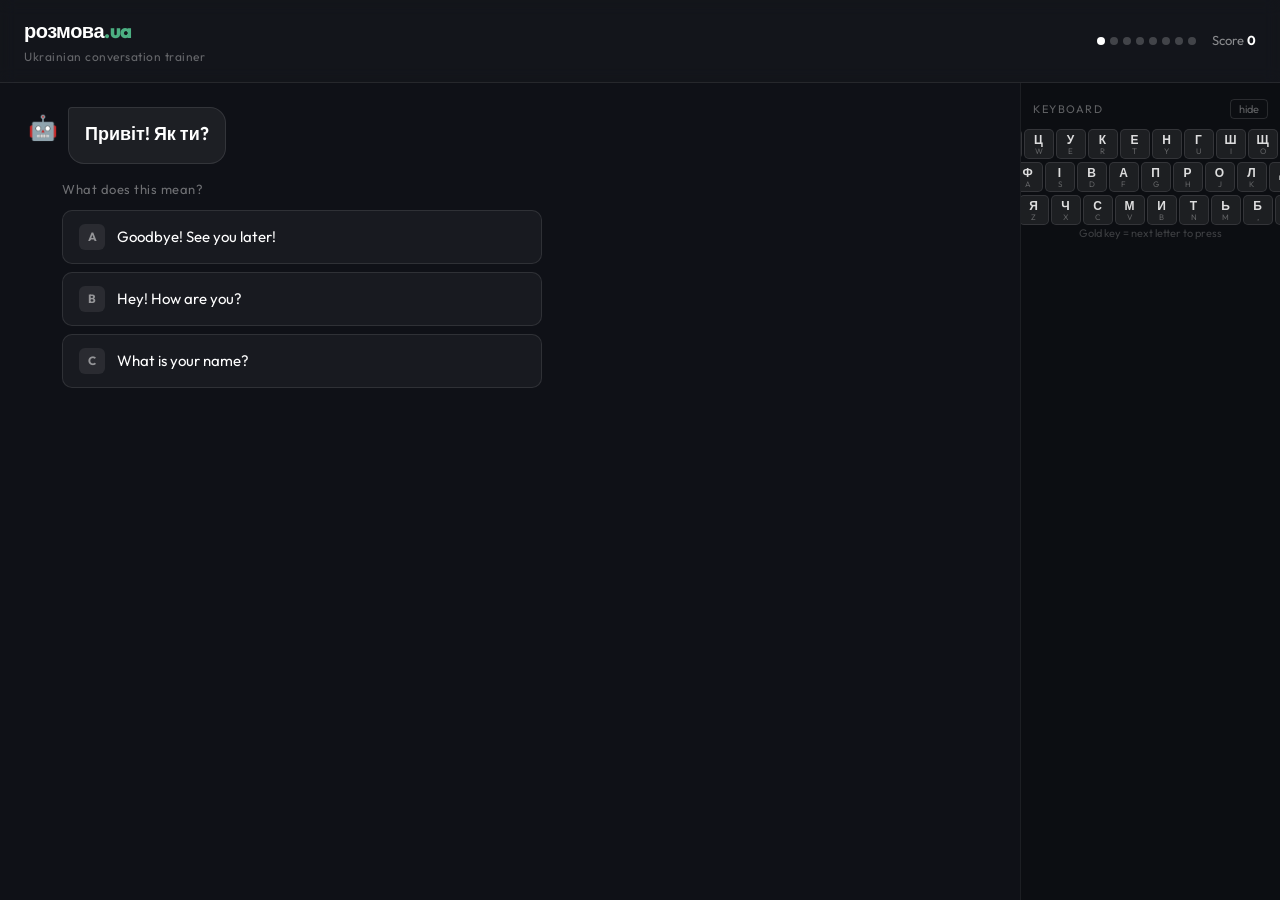
==== commit 6bf3ed20: "Update index.html" ====
--- a/ua-trainer/ua-trainer/index.html
+++ b/ua-trainer/ua-trainer/index.html
@@ -3,7 +3,7 @@
 <head>
   <meta charset="UTF-8" />
   <meta name="viewport" content="width=device-width, initial-scale=1.0" />
-  <title>розмова.ua — Ukrainian Conversation Trainer</title>
+  <title>розмова.ua - Ukrainian Conversation Trainer</title>
   <link rel="stylesheet" href="style.css" />
   <link rel="preconnect" href="https://fonts.googleapis.com" />
   <link href="https://fonts.googleapis.com/css2?family=Outfit:wght@400;500;600;700;800&display=swap" rel="stylesheet" />
